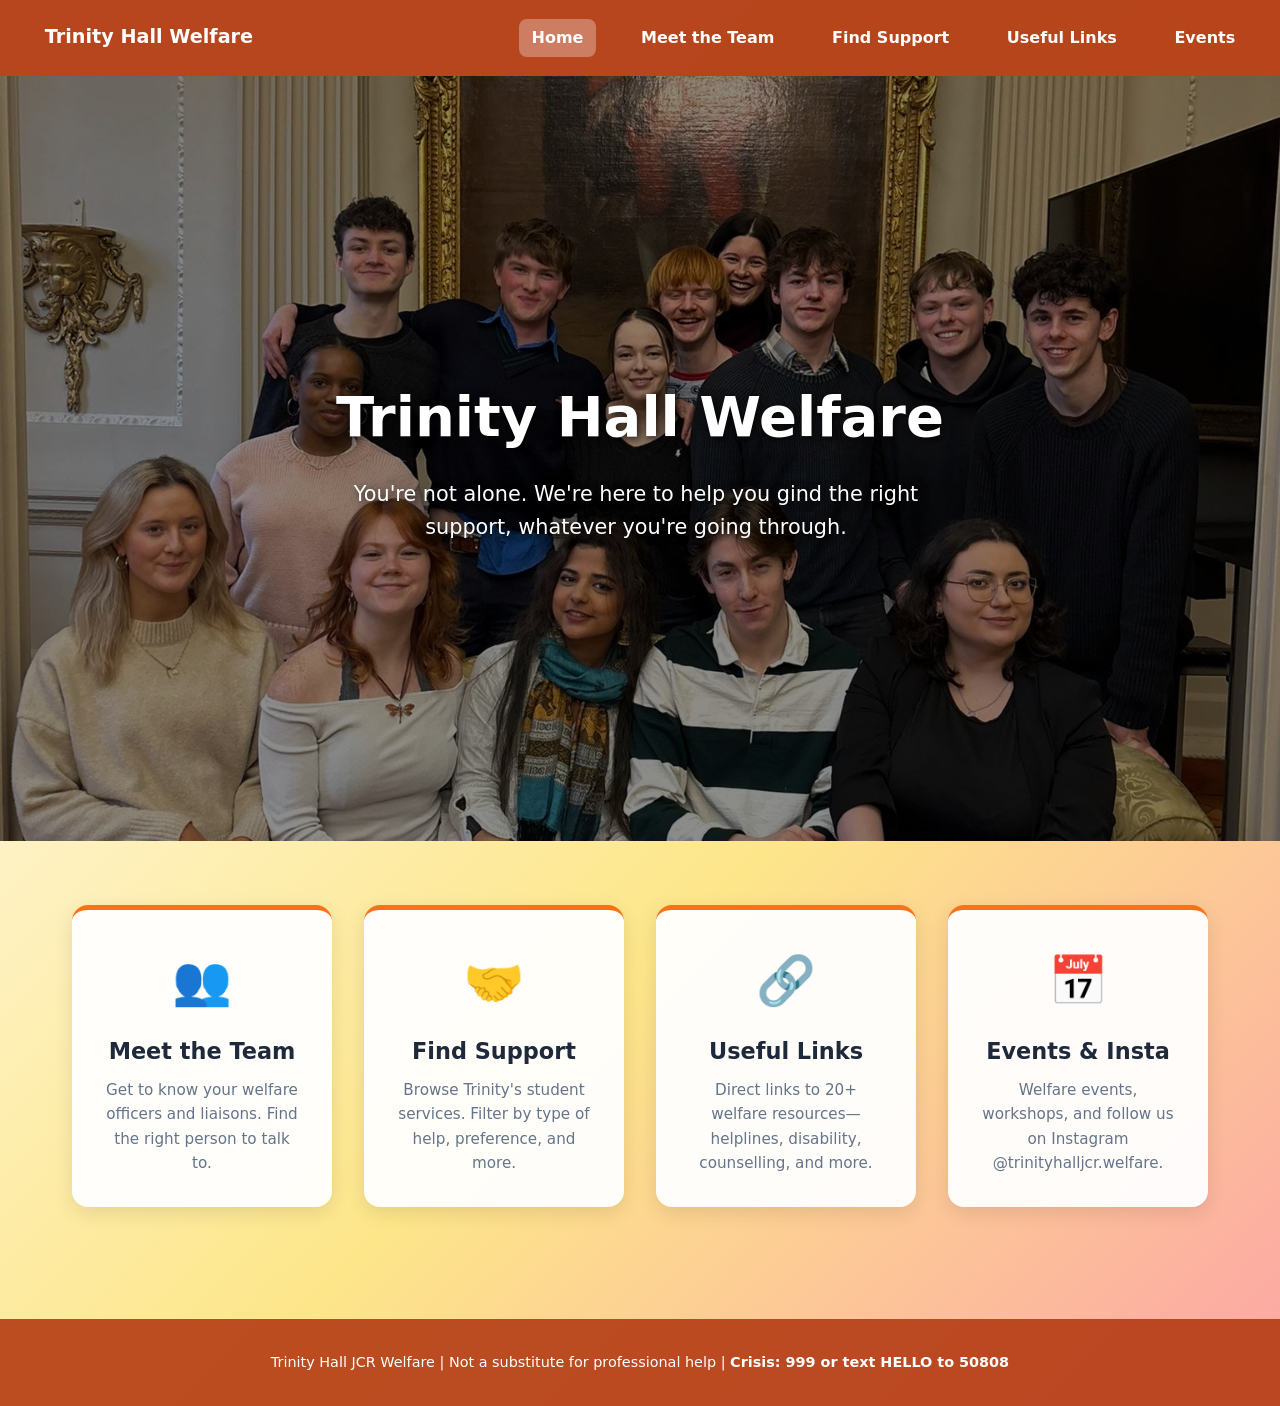
==== index.html @ 0284c65c "test change" ====
<!DOCTYPE html>
<html lang="en">
<head>
    <meta charset="UTF-8">
    <meta name="viewport" content="width=device-width, initial-scale=1.0">
    <title>Trinity Hall Welfare</title>
    <link rel="stylesheet" href="style.css">
</head>
<body>

<nav>
    <a href="index.html" class="site-title">Trinity Hall Welfare</a>
    <a href="index.html" class="active">Home</a>
    <a href="team.html">Meet the Team</a>
    <a href="services.html">Find Support</a>
    <a href="links.html">Useful Links</a>
    <a href="events.html">Events</a>
</nav>

<div class="hero">
    <div class="hero-overlay"></div>
    <div class="hero-text">
        <h1>Trinity Hall Welfare</h1>
        <p>You're not alone. We're here to help you gind the right support, whatever you're going through.</p>
    </div>
</div>

<div class="boxes-section">
    <div class="boxes-grid">

        <a href="team.html" class="box-card">
            <div class="icon">👥</div>
            <h2>Meet the Team</h2>
            <p>Get to know your welfare officers and liaisons. Find the right person to talk to.</p>
        </a>

        <a href="services.html" class="box-card">
            <div class="icon">🤝</div>
            <h2>Find Support</h2>
            <p>Browse Trinity's student services. Filter by type of help, preference, and more.</p>
        </a>

        <a href="links.html" class="box-card">
            <div class="icon">🔗</div>
            <h2>Useful Links</h2>
            <p>Direct links to 20+ welfare resources—helplines, disability, counselling, and more.</p>
        </a>

        <a href="events.html" class="box-card">
            <div class="icon">📅</div>
            <h2>Events & Insta</h2>
            <p>Welfare events, workshops, and follow us on Instagram @trinityhalljcr.welfare.</p>
        </a>

    </div>
</div>

<footer>
    <p>Trinity Hall JCR Welfare | Not a substitute for professional help | <strong>Crisis: 999 or text HELLO to 50808</strong></p>
</footer>

</body>
</html>
---- style.css ----
* { margin: 0; padding: 0; box-sizing: border-box; }

body {
    font-family: system-ui, -apple-system, sans-serif;
    background: linear-gradient(135deg, #fff7ed 0%, #fef3c7 30%, #fde68a 60%, #fca5a5 100%);
    color: #92400e;
    line-height: 1.6;
    min-height: 100vh;
}

nav {
    background: rgba(180, 60, 20, 0.95);
    padding: 1rem 2rem;
    display: flex;
    gap: 2rem;
    align-items: center;
    position: sticky;
    top: 0;
    z-index: 100;
    flex-wrap: wrap;
}

nav a {
    color: white;
    text-decoration: none;
    font-weight: 600;
    font-size: 1rem;
    padding: 0.4rem 0.8rem;
    border-radius: 8px;
    transition: background 0.2s;
}

nav a:hover { background: rgba(255,255,255,0.2); }
nav a.active { background: rgba(255,255,255,0.3); }
nav .site-title { font-size: 1.2rem; font-weight: 800; margin-right: auto; color: white; text-decoration: none; }

.hero {
    position: relative;
    height: 85vh;
    background: url('welfare_team.JPG') center/cover no-repeat;
    display: flex;
    align-items: center;
    justify-content: center;
    text-align: center;
}

.hero-overlay {
    position: absolute;
    inset: 0;
    background: rgba(0,0,0,0.45);
}

.hero-text {
    position: relative;
    z-index: 1;
    color: white;
    text-shadow: 2px 2px 8px rgba(0,0,0,0.8);
}

.hero-text h1 { font-size: 3.5rem; font-weight: 900; margin-bottom: 1rem; }
.hero-text p { font-size: 1.3rem; max-width: 600px; }

.boxes-section { padding: 3rem 2rem; max-width: 1200px; margin: 0 auto; }

.boxes-grid {
    display: grid;
    grid-template-columns: repeat(auto-fit, minmax(250px, 1fr));
    gap: 2rem;
    margin-top: 1rem;
}

.box-card {
    background: rgba(255,255,255,0.95);
    border-radius: 16px;
    padding: 2rem;
    text-align: center;
    text-decoration: none;
    color: #92400e;
    box-shadow: 0 6px 20px rgba(0,0,0,0.1);
    transition: all 0.3s;
    border-top: 5px solid #f97316;
    display: block;
}

.box-card:hover { transform: translateY(-6px); box-shadow: 0 12px 30px rgba(0,0,0,0.18); border-top-color: #dc2626; }
.box-card .icon { font-size: 3rem; margin-bottom: 1rem; }
.box-card h2 { font-size: 1.4rem; margin-bottom: 0.5rem; color: #1e293b; }
.box-card p { color: #64748b; font-size: 0.95rem; }

.page-content { max-width: 1200px; margin: 0 auto; padding: 3rem 2rem; }
.page-title { font-size: 2.5rem; font-weight: 800; color: #1e293b; margin-bottom: 0.5rem; }
.page-subtitle { color: #64748b; font-size: 1.1rem; margin-bottom: 2rem; }

.team-grid {
    display: grid;
    grid-template-columns: repeat(auto-fit, minmax(280px, 1fr));
    gap: 2rem;
}

.team-card {
    background: rgba(255,255,255,0.95);
    border-radius: 16px;
    padding: 2rem;
    box-shadow: 0 4px 15px rgba(0,0,0,0.08);
    border-top: 4px solid #f97316;
    text-align: center;
}

.team-card .avatar {
    width: 100px;
    height: 100px;
    border-radius: 50%;
    background: linear-gradient(135deg, #f97316, #dc2626);
    margin: 0 auto 1rem;
    display: flex;
    align-items: center;
    justify-content: center;
    font-size: 2.5rem;
    color: white;
    font-weight: 800;
    overflow: hidden;
}

.team-card .avatar img { width: 100%; height: 100%; object-fit: cover; border-radius: 50%; }
.team-card h3 { font-size: 1.3rem; color: #1e293b; margin-bottom: 0.25rem; }
.team-card .role { color: #f97316; font-weight: 600; margin-bottom: 0.75rem; }
.team-card p { color: #64748b; font-size: 0.9rem; margin-bottom: 1rem; }
.team-card a { color: #dc2626; font-weight: 600; font-size: 0.9rem; }

.services-grid {
    display: grid;
    grid-template-columns: repeat(auto-fit, minmax(300px, 1fr));
    gap: 1.5rem;
}

.service-card {
    background: rgba(255,255,255,0.95);
    border-radius: 12px;
    padding: 1.5rem;
    box-shadow: 0 4px 6px rgba(0,0,0,0.08);
    border-left: 4px solid #f97316;
    transition: all 0.3s;
}

.service-card:hover { transform: translateY(-3px); box-shadow: 0 8px 20px rgba(0,0,0,0.12); }
.service-card.hidden { display: none; }
.service-card.highlight { border-left-color: #10b981; box-shadow: 0 0 20px rgba(16,185,129,0.3); }
.service-card.crisis { background: #fef2f2; border-left-color: #ef4444; }
.service-card h3 { font-size: 1.2rem; color: #1e293b; margin-bottom: 0.5rem; }
.service-card .desc { color: #64748b; margin-bottom: 1rem; font-size: 0.95rem; }
.service-card .contact { font-weight: 700; color: #059669; }

.badge { background: #fef3c7; color: #92400e; padding: 0.2rem 0.6rem; border-radius: 20px; font-size: 0.8rem; margin-bottom: 0.75rem; display: inline-block; }

.quick-access {
    display: grid;
    grid-template-columns: repeat(auto-fit, minmax(180px, 1fr));
    gap: 1rem;
    margin-bottom: 2rem;
}

.quick-btn { background: white; border: 2px solid #e2e8f0; padding: 1rem; border-radius: 12px; cursor: pointer; font-size: 1rem; font-weight: 600; transition: all 0.3s; color: #92400e; }
.quick-btn:hover, .quick-btn.active { background: #f97316; color: white; border-color: #f97316; transform: translateY(-2px); }

.filters { display: flex; flex-wrap: wrap; gap: 0.5rem; margin-bottom: 2rem; }
.filter-btn { background: #fde68a; border: none; padding: 0.5rem 1rem; border-radius: 20px; cursor: pointer; font-size: 0.9rem; font-weight: 600; color: #92400e; transition: all 0.2s; }
.filter-btn:hover, .filter-btn.active { background: #f97316; color: white; }

.links-grid {
    display: grid;
    grid-template-columns: repeat(auto-fit, minmax(280px, 1fr));
    gap: 1.5rem;
}

.link-card { background: rgba(255,255,255,0.95); border-radius: 12px; padding: 1.5rem; box-shadow: 0 4px 6px rgba(0,0,0,0.08); border-left: 4px solid #f97316; text-decoration: none; display: block; transition: all 0.3s; color: #92400e; }
.link-card:hover { transform: translateY(-3px); box-shadow: 0 8px 20px rgba(0,0,0,0.12); border-left-color: #dc2626; }
.link-card h3 { color: #1e293b; font-size: 1.1rem; margin-bottom: 0.5rem; }
.link-card p { color: #64748b; font-size: 0.9rem; }
.link-card .arrow { color: #f97316; font-weight: 800; margin-top: 0.5rem; }

.insta-box { background: linear-gradient(135deg, #f97316, #dc2626); border-radius: 16px; padding: 2.5rem; text-align: center; color: white; margin-bottom: 2rem; }
.insta-box h2 { font-size: 2rem; margin-bottom: 0.5rem; }
.insta-btn { display: inline-block; background: white; color: #dc2626; font-weight: 800; padding: 0.8rem 2rem; border-radius: 25px; text-decoration: none; margin-top: 1rem; font-size: 1.1rem; transition: all 0.3s; }
.insta-btn:hover { transform: scale(1.05); }

footer { background: rgba(180,60,20,0.9); color: white; text-align: center; padding: 2rem; margin-top: 4rem; font-size: 0.9rem; }

@media (max-width: 768px) {
    .hero-text h1 { font-size: 2.2rem; }
    .page-content { padding: 2rem 1rem; }
    nav { gap: 0.75rem; padding: 0.75rem 1rem; }
    nav a { font-size: 0.85rem; padding: 0.3rem 0.5rem; }
}
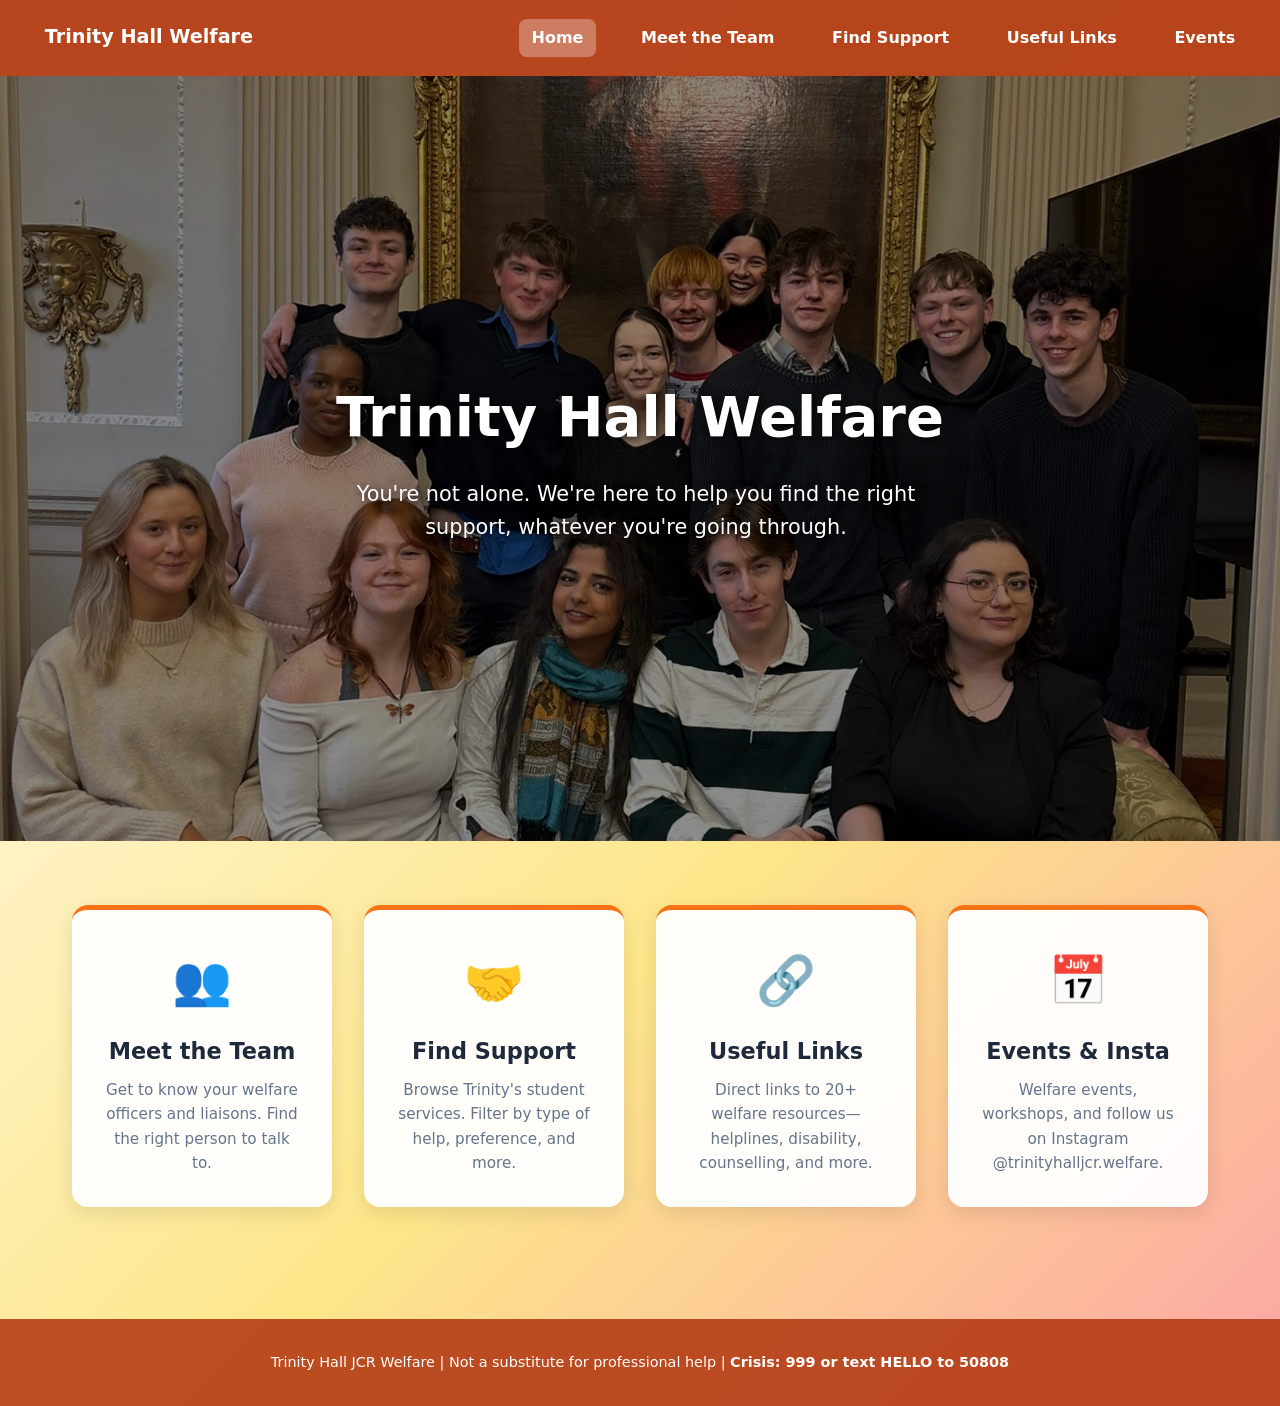
==== commit 5c9ac7d7: "test change" ====
--- a/index.html
+++ b/index.html
@@ -21,7 +21,7 @@
     <div class="hero-overlay"></div>
     <div class="hero-text">
         <h1>Trinity Hall Welfare</h1>
-        <p>You're not alone. We're here to help you gind the right support, whatever you're going through.</p>
+        <p>You're not alone. We're here to help you find the right support, whatever you're going through.</p>
     </div>
 </div>
 
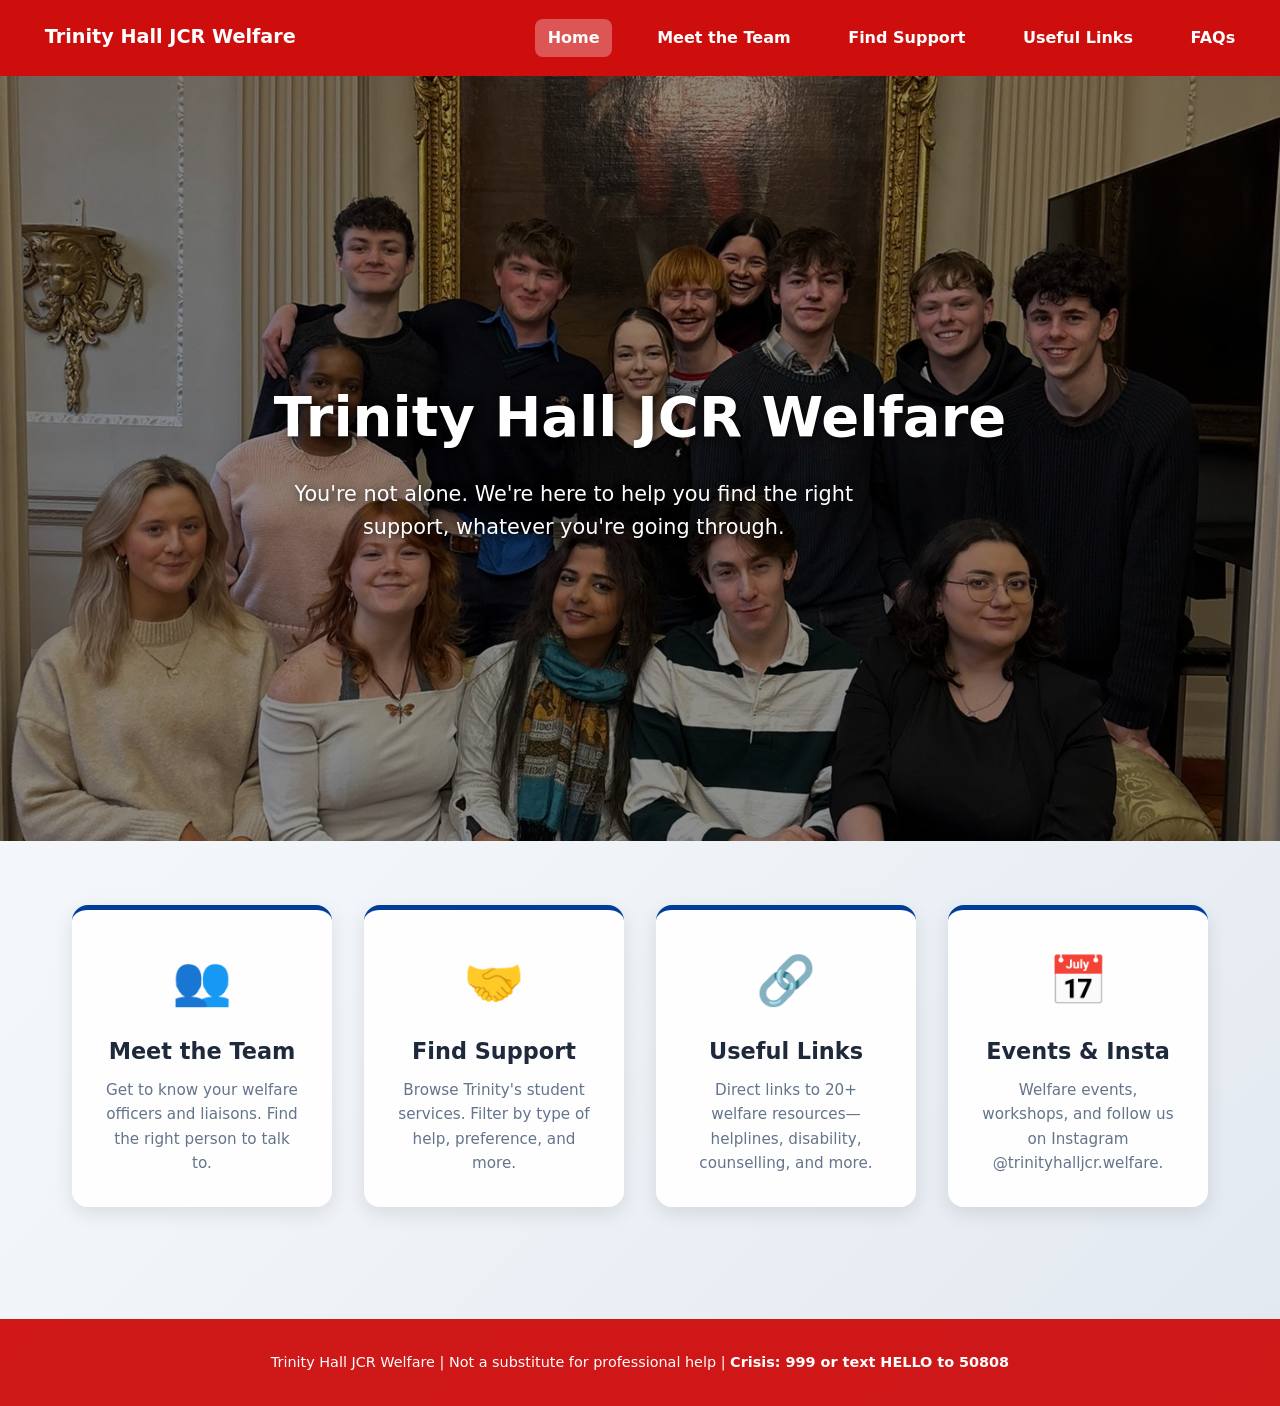
==== commit 84a0127e: "update background to grey" ====
--- a/index.html
+++ b/index.html
@@ -9,18 +9,18 @@
 <body>
 
 <nav>
-    <a href="index.html" class="site-title">Trinity Hall Welfare</a>
+    <a href="index.html" class="site-title">Trinity Hall JCR Welfare</a>
     <a href="index.html" class="active">Home</a>
     <a href="team.html">Meet the Team</a>
     <a href="services.html">Find Support</a>
     <a href="links.html">Useful Links</a>
-    <a href="events.html">Events</a>
+    <a href="events.html">FAQs</a>
 </nav>
 
 <div class="hero">
     <div class="hero-overlay"></div>
     <div class="hero-text">
-        <h1>Trinity Hall Welfare</h1>
+        <h1>Trinity Hall JCR Welfare</h1>
         <p>You're not alone. We're here to help you find the right support, whatever you're going through.</p>
     </div>
 </div>
--- a/style.css
+++ b/style.css
@@ -2,14 +2,14 @@
 
 body {
     font-family: system-ui, -apple-system, sans-serif;
-    background: linear-gradient(135deg, #fff7ed 0%, #fef3c7 30%, #fde68a 60%, #fca5a5 100%);
+    background: linear-gradient(135deg, #f8fafc 0%, #f1f5f9 50%, #e2e8f0 100%);
     color: #92400e;
     line-height: 1.6;
     min-height: 100vh;
 }
 
 nav {
-    background: rgba(180, 60, 20, 0.95);
+    background: rgba(204, 0, 0, 0.95);
     padding: 1rem 2rem;
     display: flex;
     gap: 2rem;
@@ -78,7 +78,7 @@
     color: #92400e;
     box-shadow: 0 6px 20px rgba(0,0,0,0.1);
     transition: all 0.3s;
-    border-top: 5px solid #f97316;
+    border-top: 5px solid #003d99;
     display: block;
 }
 
@@ -183,7 +183,7 @@
 .insta-btn { display: inline-block; background: white; color: #dc2626; font-weight: 800; padding: 0.8rem 2rem; border-radius: 25px; text-decoration: none; margin-top: 1rem; font-size: 1.1rem; transition: all 0.3s; }
 .insta-btn:hover { transform: scale(1.05); }
 
-footer { background: rgba(180,60,20,0.9); color: white; text-align: center; padding: 2rem; margin-top: 4rem; font-size: 0.9rem; }
+footer { background: rgba(204, 0, 0, 0.9); color: white; text-align: center; padding: 2rem; margin-top: 4rem; font-size: 0.9rem; }
 
 @media (max-width: 768px) {
     .hero-text h1 { font-size: 2.2rem; }
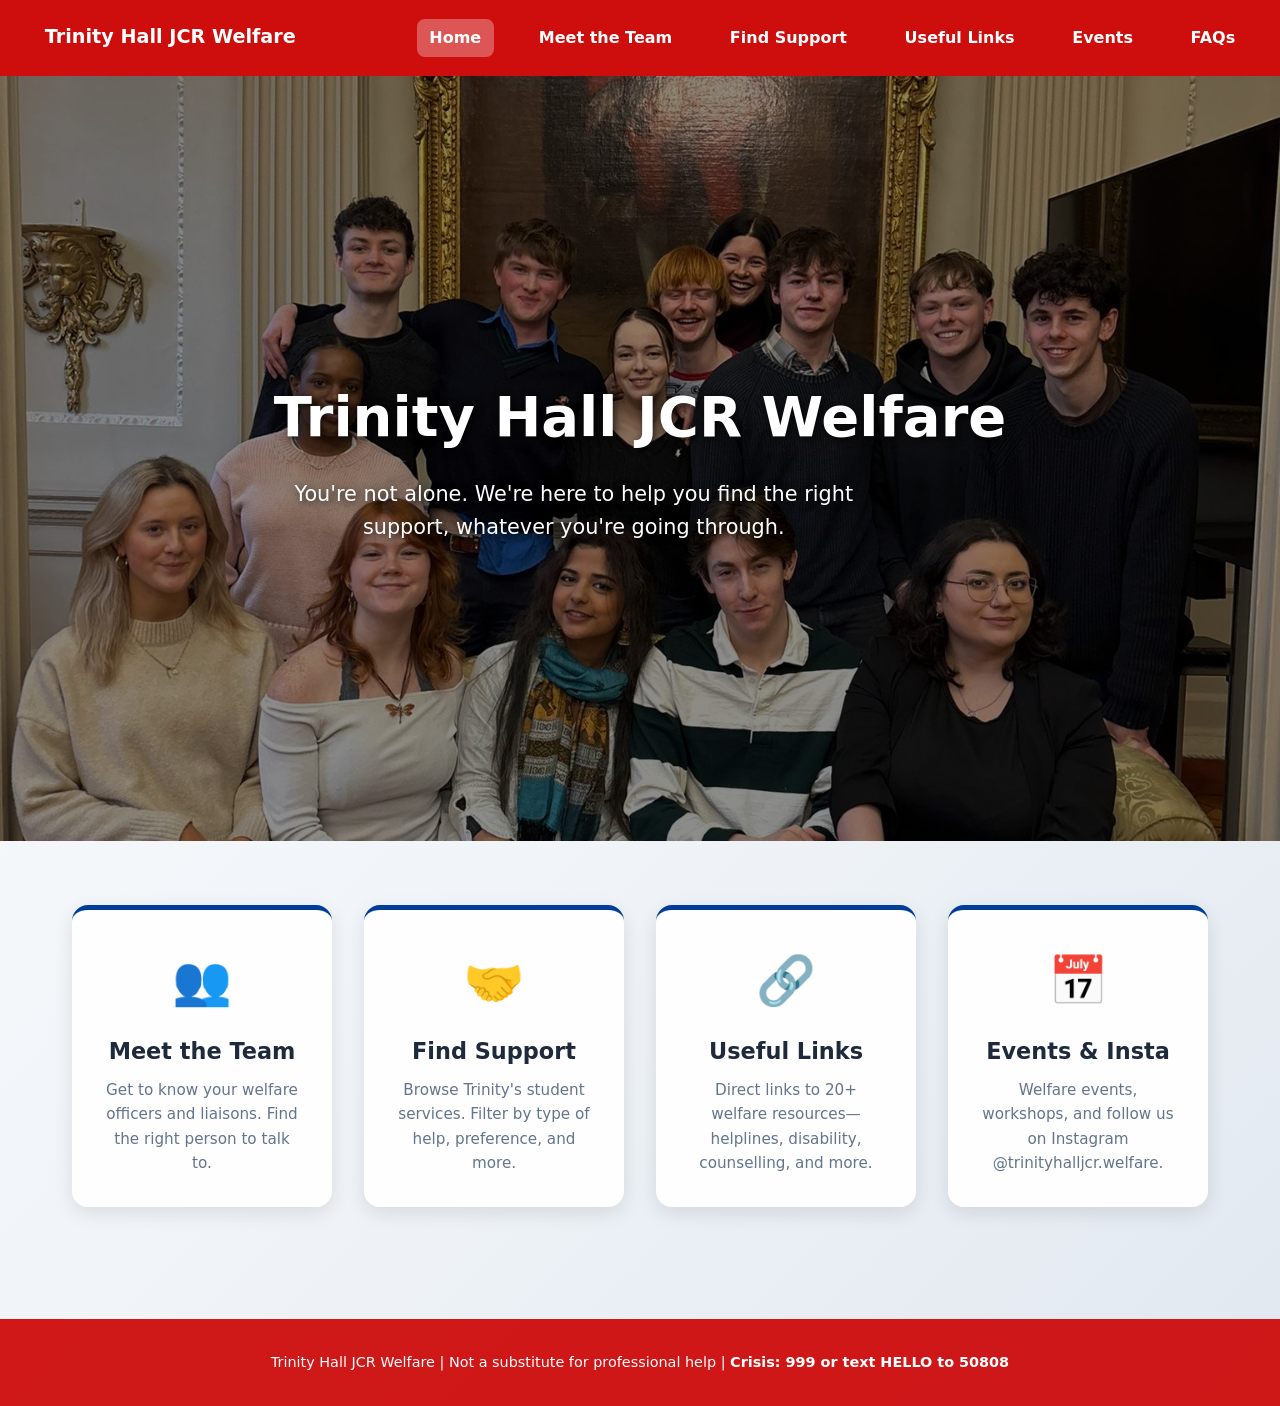
==== commit 3214901e: "added FAQs page" ====
--- a/index.html
+++ b/index.html
@@ -14,7 +14,8 @@
     <a href="team.html">Meet the Team</a>
     <a href="services.html">Find Support</a>
     <a href="links.html">Useful Links</a>
-    <a href="events.html">FAQs</a>
+    <a href="events.html">Events</a>
+    <a href="FAQs.html">FAQs</a>
 </nav>
 
 <div class="hero">
--- a/style.css
+++ b/style.css
@@ -191,3 +191,71 @@
     nav { gap: 0.75rem; padding: 0.75rem 1rem; }
     nav a { font-size: 0.85rem; padding: 0.3rem 0.5rem; }
 }
+/* FAQ Styles */
+.faq-section {
+    padding: 60px 20px;
+    max-width: 800px;
+    margin: 0 auto;
+}
+
+.faq-container {
+    display: flex;
+    flex-direction: column;
+    gap: 12px;
+}
+
+.faq-item {
+    border: 1px solid #e0e0e0;
+    border-radius: 8px;
+    overflow: hidden;
+}
+
+.faq-question {
+    width: 100%;
+    background: #fff7f0;
+    border: none;
+    padding: 18px 20px;
+    text-align: left;
+    font-size: 1rem;
+    font-weight: 600;
+    color: #333;
+    cursor: pointer;
+    display: flex;
+    justify-content: space-between;
+    align-items: center;
+    transition: background 0.2s;
+}
+
+.faq-question::after {
+    content: '+';
+    font-size: 1.4rem;
+    color: #e07b30;
+}
+
+.faq-question.open {
+    background: #ffe8d6;
+}
+
+.faq-question.open::after {
+    content: '−';
+}
+
+.faq-question:hover {
+    background: #ffe8d6;
+}
+
+.faq-answer {
+    display: none;
+    padding: 16px 20px;
+    background: #fff;
+    color: #555;
+    line-height: 1.7;
+}
+
+.faq-answer ul {
+    margin: 10px 0 10px 20px;
+}
+
+.faq-answer a {
+    color: #e07b30;
+}
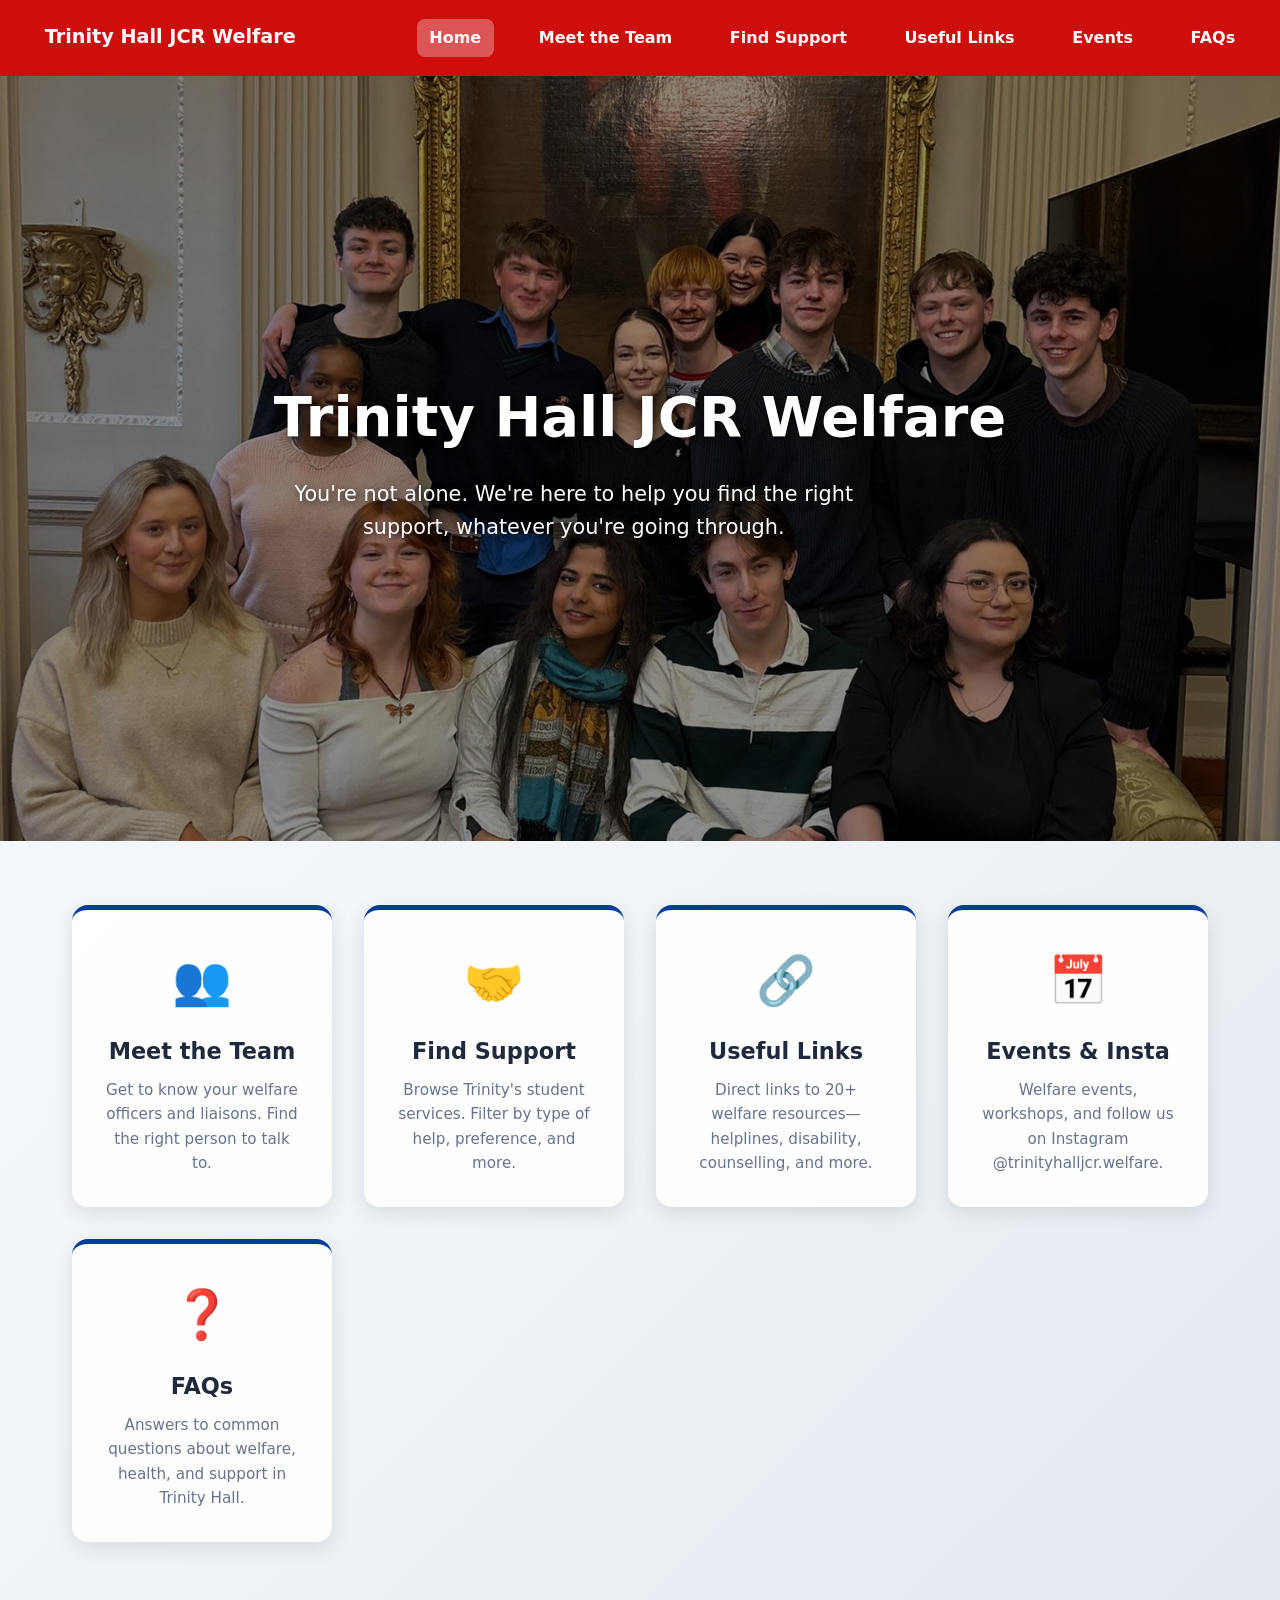
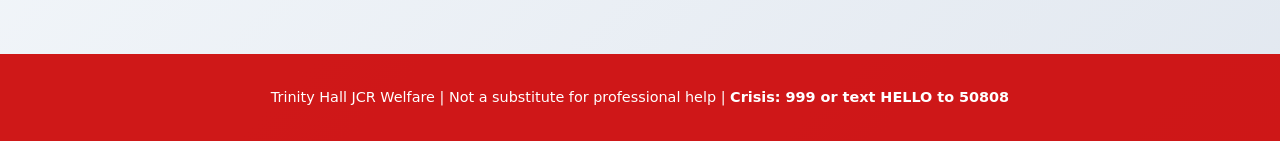
==== commit 0ce40082: "added anonymous restock button to FAQs page" ====
--- a/index.html
+++ b/index.html
@@ -53,6 +53,14 @@
             <p>Welfare events, workshops, and follow us on Instagram @trinityhalljcr.welfare.</p>
         </a>
 
+        <a href="FAQs.html" class="box-card">
+    <div class="icon">❓</div>
+    <h2>FAQs</h2>
+    <p>Answers to common questions about welfare, health, and support in Trinity Hall.</p>
+</a>
+
+
+
     </div>
 </div>
 
--- a/style.css
+++ b/style.css
@@ -227,7 +227,7 @@
 }
 
 .faq-question::after {
-    content: '+';
+    content: '▼';
     font-size: 1.4rem;
     color: #e07b30;
 }
@@ -237,7 +237,7 @@
 }
 
 .faq-question.open::after {
-    content: '−';
+    content: '▲';
 }
 
 .faq-question:hover {
@@ -259,3 +259,15 @@
 .faq-answer a {
     color: #e07b30;
 }
+.restock-btn {
+    display: inline-block;
+    background: #dc2626;
+    color: white;
+    font-weight: 700;
+    padding: 0.9rem 2rem;
+    border-radius: 25px;
+    text-decoration: none;
+    font-size: 1rem;
+    transition: all 0.3s;
+}
+.restock-btn:hover { background: #b91c1c; transform: scale(1.05); }
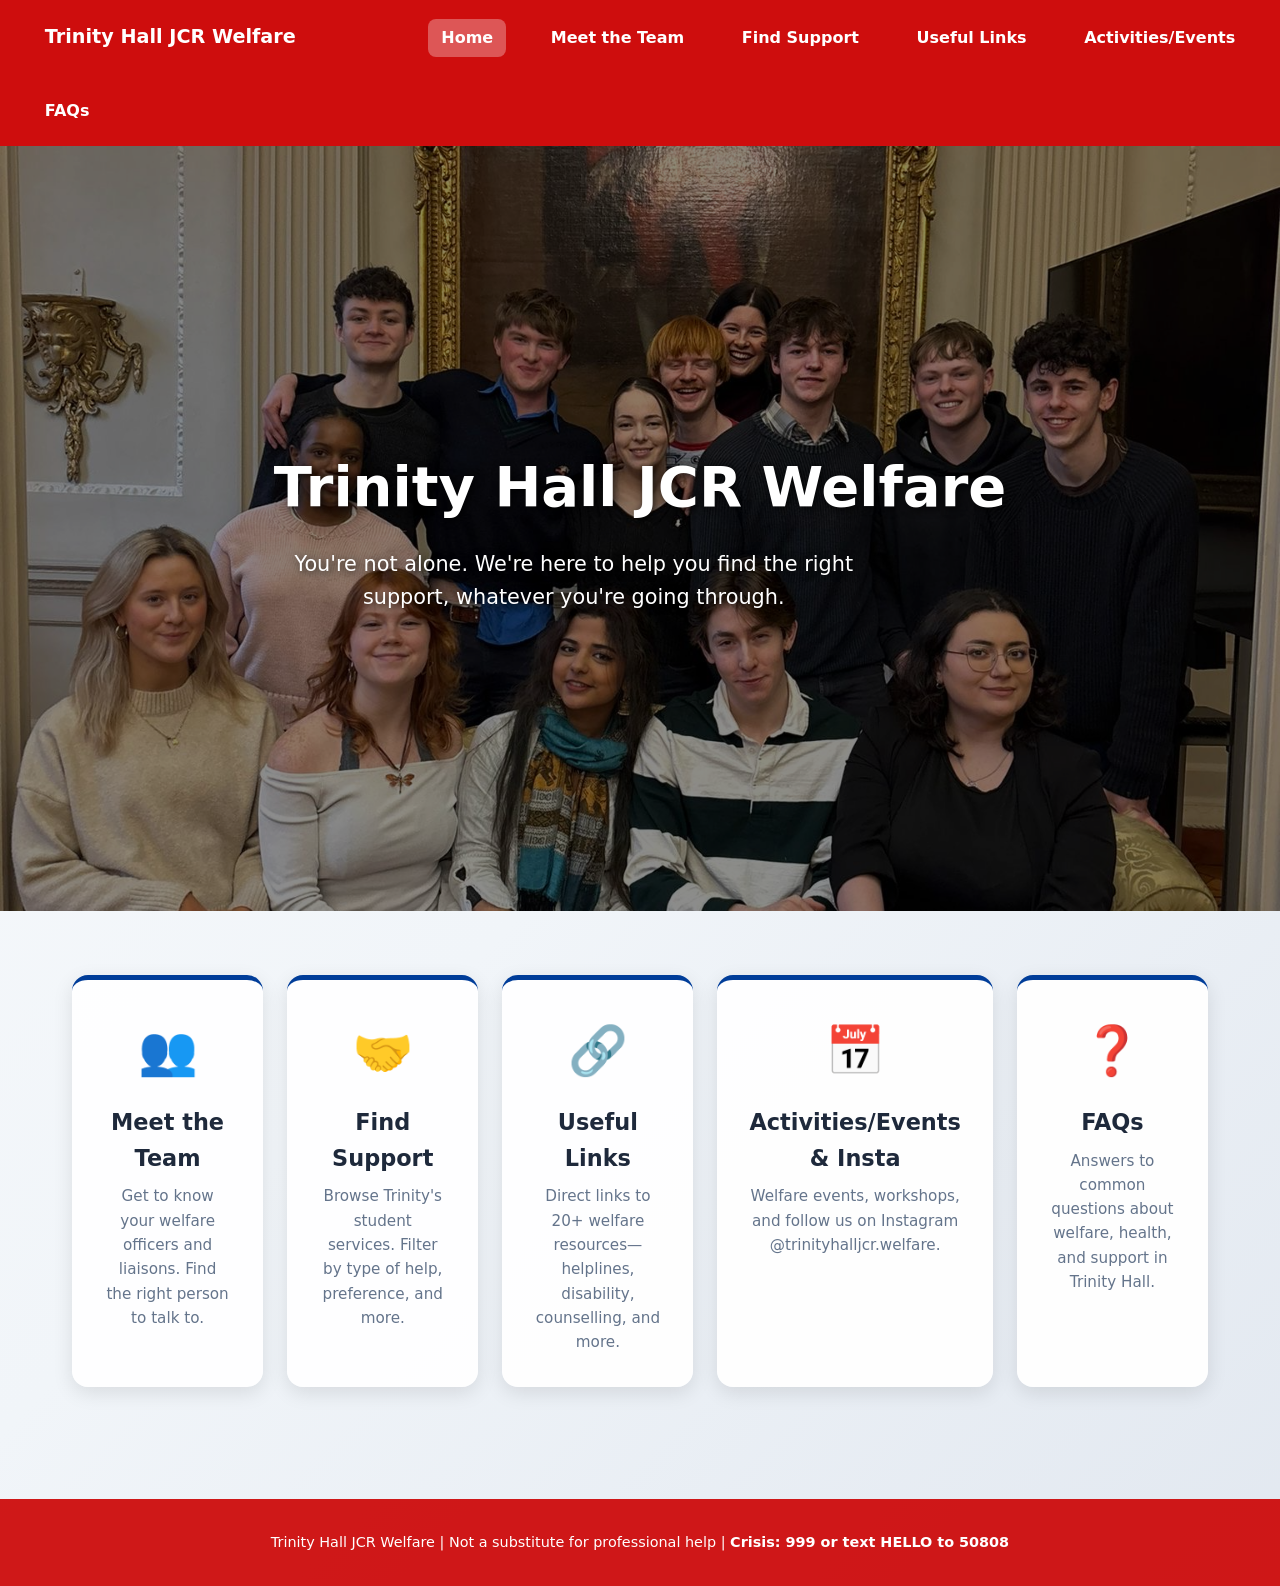
==== commit 6cf84bbe: "boxes 5 columns" ====
--- a/index.html
+++ b/index.html
@@ -14,7 +14,7 @@
     <a href="team.html">Meet the Team</a>
     <a href="services.html">Find Support</a>
     <a href="links.html">Useful Links</a>
-    <a href="events.html">Events</a>
+    <a href="events.html">Activities/Events</a>
     <a href="FAQs.html">FAQs</a>
 </nav>
 
@@ -49,7 +49,7 @@
 
         <a href="events.html" class="box-card">
             <div class="icon">📅</div>
-            <h2>Events & Insta</h2>
+            <h2>Activities/Events & Insta</h2>
             <p>Welfare events, workshops, and follow us on Instagram @trinityhalljcr.welfare.</p>
         </a>
 
--- a/style.css
+++ b/style.css
@@ -64,10 +64,11 @@
 
 .boxes-grid {
     display: grid;
-    grid-template-columns: repeat(auto-fit, minmax(250px, 1fr));
-    gap: 2rem;
+    grid-template-columns: repeat(5, 1fr);
+    gap: 1.5rem;
     margin-top: 1rem;
 }
+
 
 .box-card {
     background: rgba(255,255,255,0.95);
@@ -190,6 +191,7 @@
     .page-content { padding: 2rem 1rem; }
     nav { gap: 0.75rem; padding: 0.75rem 1rem; }
     nav a { font-size: 0.85rem; padding: 0.3rem 0.5rem; }
+    .boxes-grid { grid-template-columns: repeat(2, 1fr); }
 }
 /* FAQ Styles */
 .faq-section {
